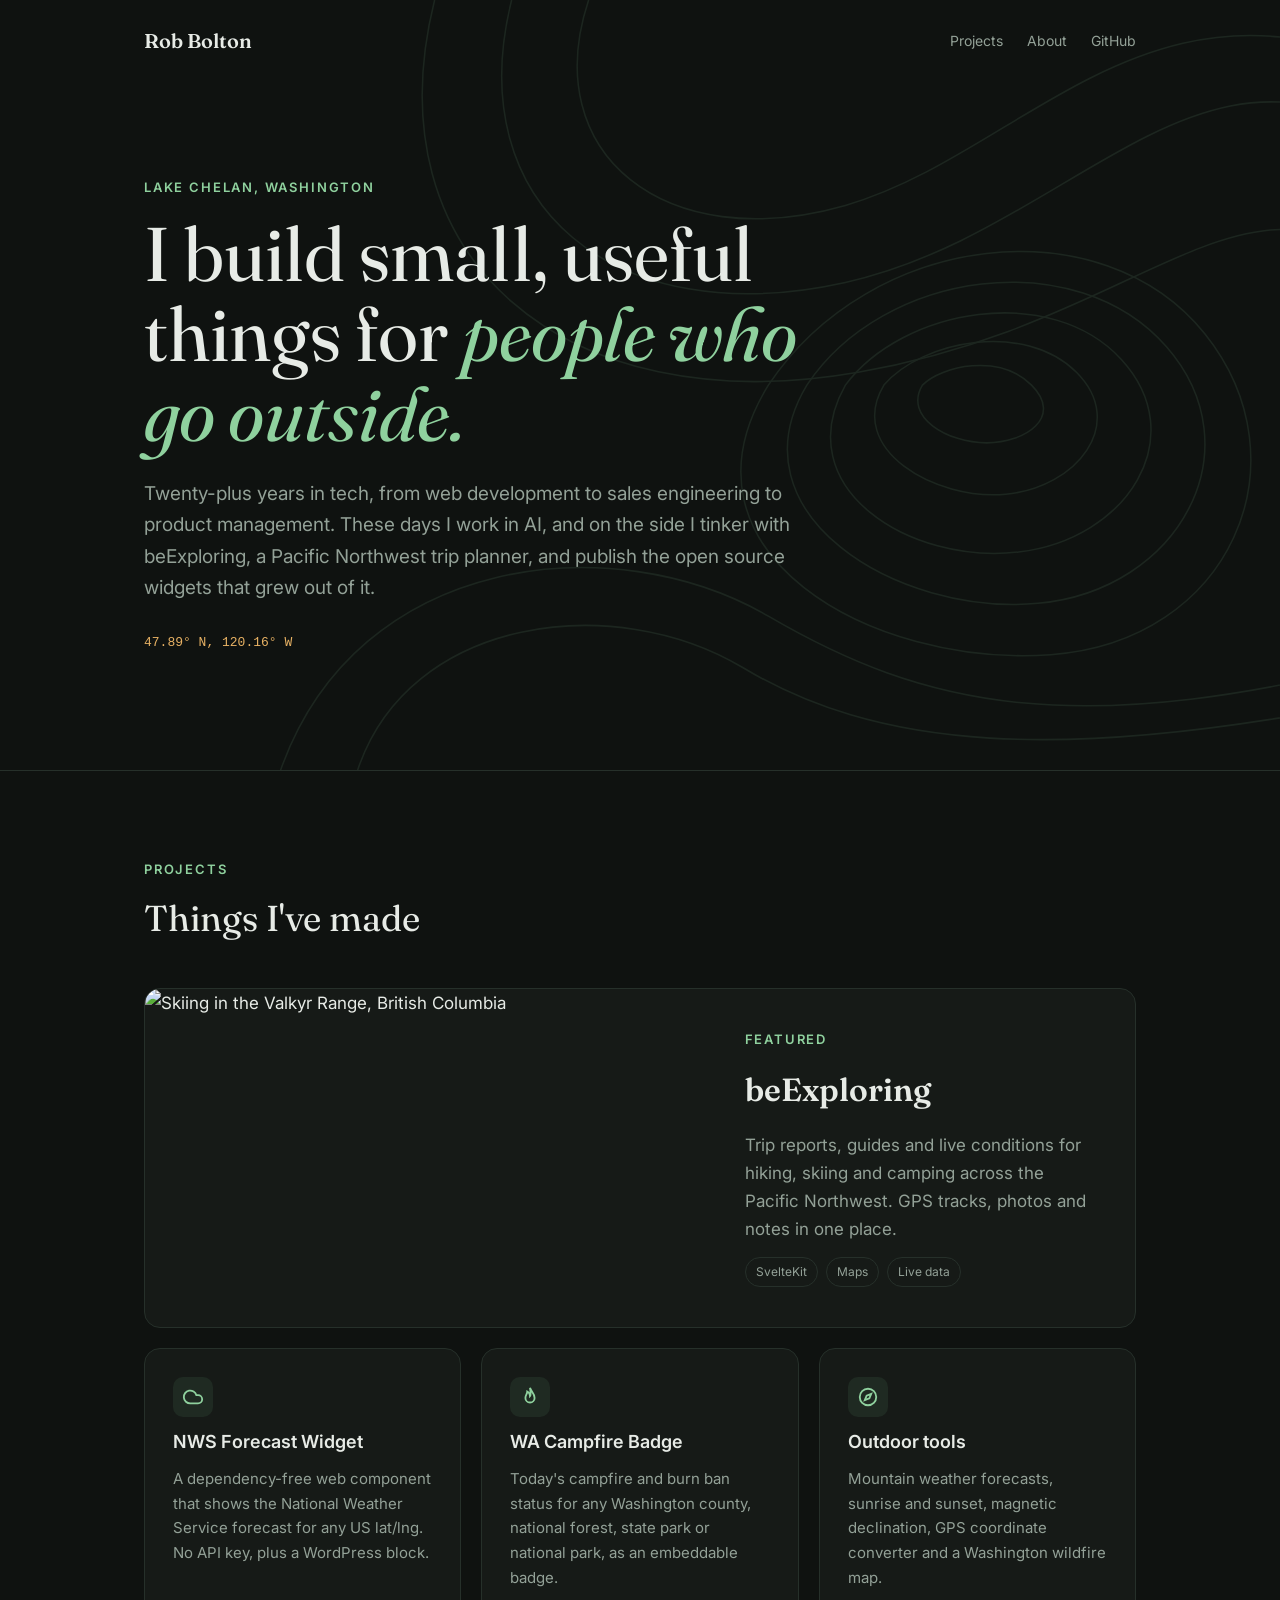
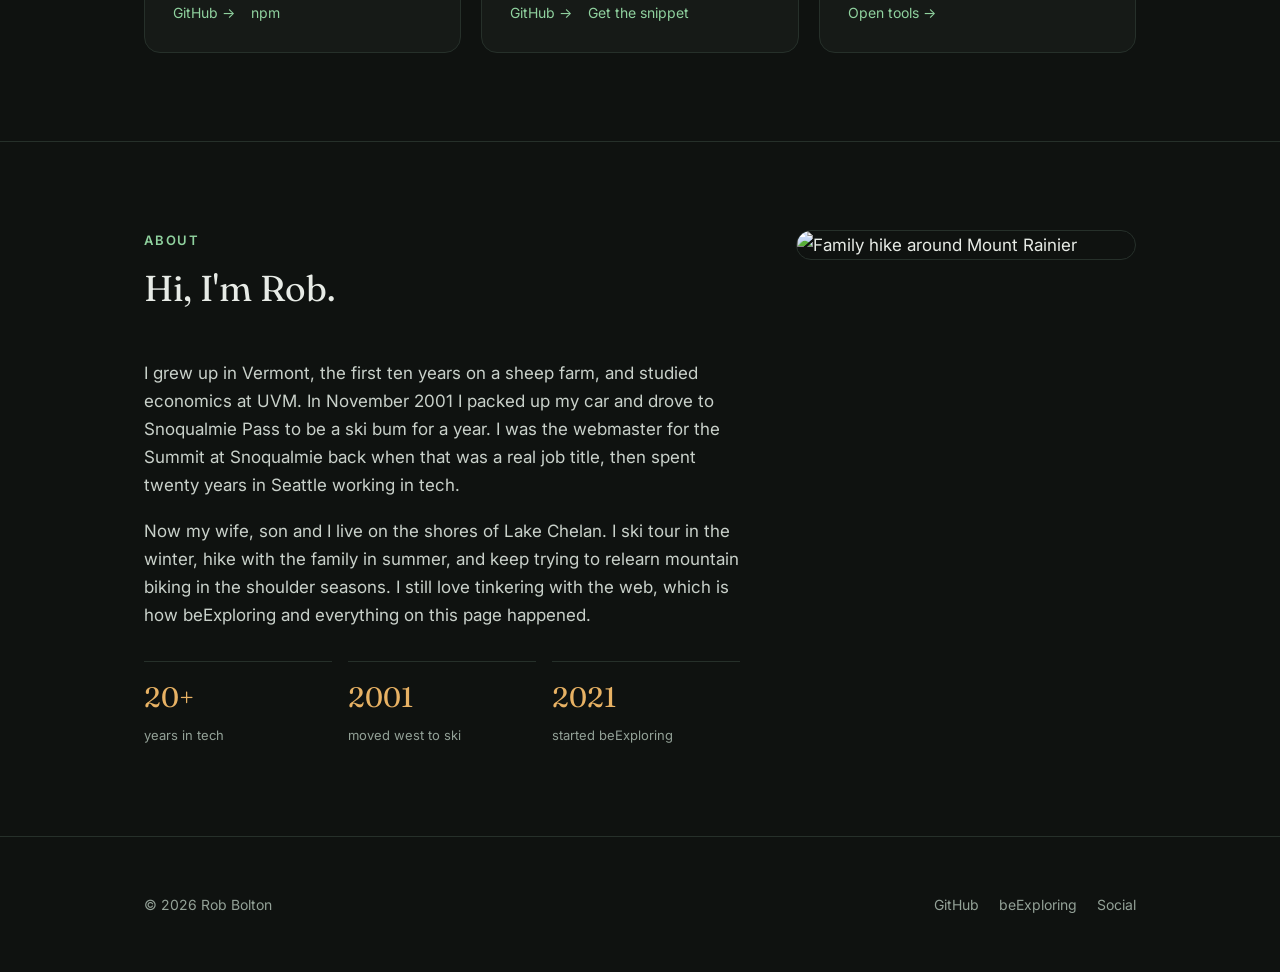
==== index.html @ a4e141dd "Redesign homepage with dark theme, projects and about section Co-Authored-By: Claude Opus 5.5 <norep" ====
<!doctype html>
<html lang="en">
<head>
<meta charset="utf-8">
<meta name="viewport" content="width=device-width, initial-scale=1">
<title>Rob Bolton</title>
<meta name="description" content="Rob Bolton works in AI and, on the side, builds beExploring, a Pacific Northwest trip planner, and open source outdoor widgets from Lake Chelan, Washington.">
<meta name="theme-color" content="#0f1210">
<meta property="og:type" content="website">
<meta property="og:title" content="Rob Bolton">
<meta property="og:description" content="Small, useful things for people who go outside: beExploring, the NWS forecast widget and the WA campfire badge.">
<meta property="og:url" content="https://bolton.github.io/">
<meta property="og:image" content="https://www.beexploring.com/media/img/explore/about/skiing-400.jpg">
<link rel="canonical" href="https://bolton.github.io/">
<link rel="icon" href="data:image/svg+xml,%3Csvg xmlns='http://www.w3.org/2000/svg' viewBox='0 0 32 32'%3E%3Crect width='32' height='32' rx='7' fill='%230f1210'/%3E%3Cpath d='M4 25 13 10l5 8 3-4 7 11z' fill='%238fd19e'/%3E%3C/svg%3E">
<link rel="preconnect" href="https://fonts.googleapis.com">
<link href="https://fonts.googleapis.com/css2?family=Fraunces:opsz,wght@9..144,400;9..144,600&family=Inter:wght@400;500;600&display=swap" rel="stylesheet">
<style>
  :root {
    --bg: #0f1210;
    --bg-2: #161a17;
    --line: #26302a;
    --text: #e7ebe6;
    --muted: #93a197;
    --accent: #8fd19e;
    --accent-2: #e8b264;
  }
  * { box-sizing: border-box; margin: 0; }
  body { background: var(--bg); color: var(--text); font: 17px/1.65 Inter, system-ui, sans-serif; }
  a { color: inherit; }
  .wrap { max-width: 1040px; margin: 0 auto; padding: 0 24px; }

  header { position: relative; overflow: hidden; border-bottom: 1px solid var(--line); }
  header svg.topo { position: absolute; inset: 0; width: 100%; height: 100%; opacity: .5; }
  nav { display: flex; justify-content: space-between; align-items: center; padding: 24px 0; position: relative; }
  nav .mark { font-family: Fraunces, serif; font-weight: 600; font-size: 20px; text-decoration: none; }
  nav ul { display: flex; gap: 24px; list-style: none; padding: 0; font-size: 14px; }
  nav ul a { text-decoration: none; color: var(--muted); }
  nav ul a:hover { color: var(--accent); }
  .hero { position: relative; padding: 96px 0 120px; }
  .eyebrow { color: var(--accent); font-size: 13px; letter-spacing: .14em; text-transform: uppercase; font-weight: 600; }
  h1 { font-family: Fraunces, serif; font-weight: 400; font-size: clamp(42px, 7vw, 76px); line-height: 1.05; margin: 16px 0 24px; max-width: 14ch; }
  h1 em { color: var(--accent); font-style: italic; }
  .lede { color: var(--muted); font-size: 19px; max-width: 56ch; }
  .coords { margin-top: 32px; font: 500 13px ui-monospace, Menlo, monospace; color: var(--accent-2); }

  section { padding: 88px 0; border-bottom: 1px solid var(--line); }
  h2 { font-family: Fraunces, serif; font-weight: 400; font-size: 36px; margin: 8px 0 40px; }

  .featured { display: grid; grid-template-columns: 1.3fr 1fr; background: var(--bg-2); border: 1px solid var(--line); border-radius: 16px; overflow: hidden; text-decoration: none; transition: border-color .2s; }
  .featured:hover { border-color: var(--accent); }
  .featured img { width: 100%; height: 100%; object-fit: cover; min-height: 320px; }
  .featured .body { padding: 40px; display: flex; flex-direction: column; justify-content: center; gap: 14px; }
  .featured h3 { font-family: Fraunces, serif; font-size: 32px; font-weight: 600; }
  .featured p { color: var(--muted); }
  .tags { display: flex; flex-wrap: wrap; gap: 8px; }
  .tag { font-size: 12px; padding: 4px 10px; border: 1px solid var(--line); border-radius: 99px; color: var(--muted); }

  .grid { display: grid; grid-template-columns: repeat(auto-fill, minmax(280px, 1fr)); gap: 20px; margin-top: 20px; }
  .card { display: flex; flex-direction: column; gap: 10px; padding: 28px; background: var(--bg-2); border: 1px solid var(--line); border-radius: 16px; text-decoration: none; transition: border-color .2s, transform .2s; }
  .card:hover { border-color: var(--accent); transform: translateY(-2px); }
  .card .icon { width: 40px; height: 40px; border-radius: 10px; display: grid; place-items: center; background: #1f2a22; color: var(--accent); }
  .card h3 { font-size: 18px; font-weight: 600; }
  .card p { color: var(--muted); font-size: 15px; flex: 1; }
  .card .links { display: flex; gap: 16px; font-size: 14px; color: var(--accent); }

  .about { display: grid; grid-template-columns: 1fr 340px; gap: 56px; align-items: start; }
  .about p + p { margin-top: 18px; }
  .about p { color: #c9d1ca; }
  .about img { width: 100%; border-radius: 16px; border: 1px solid var(--line); }
  .facts { margin-top: 32px; display: grid; grid-template-columns: repeat(3, 1fr); gap: 16px; }
  .facts div { border-top: 1px solid var(--line); padding-top: 12px; }
  .facts b { display: block; font-family: Fraunces, serif; font-size: 28px; font-weight: 400; color: var(--accent-2); }
  .facts span { font-size: 13px; color: var(--muted); }

  footer { padding: 56px 0; display: flex; justify-content: space-between; flex-wrap: wrap; gap: 16px; color: var(--muted); font-size: 14px; }
  footer .links { display: flex; gap: 20px; }
  footer a { text-decoration: none; }
  footer a:hover { color: var(--accent); }

  @media (max-width: 760px) {
    nav ul { display: none; }
    .featured, .about { grid-template-columns: 1fr; }
    .featured img { min-height: 220px; }
    .featured .body { padding: 28px; }
    .hero { padding: 56px 0 72px; }
    section { padding: 64px 0; }
  }
</style>
</head>
<body>
<header>
  <svg class="topo" viewBox="0 0 1200 600" preserveAspectRatio="xMidYMid slice" fill="none" stroke="#2a3a2f" stroke-width="1.2">
    <path d="M700 300c80-120 260-140 340-40s20 240-120 250-300-80-220-210z"/>
    <path d="M730 300c60-90 210-110 280-30s10 190-100 200-240-70-180-170z"/>
    <path d="M760 300c45-60 160-80 215-20s5 140-80 150-180-50-135-130z"/>
    <path d="M790 300c30-35 110-50 150-10s0 90-55 95-125-35-95-85z"/>
    <path d="M820 300c15-15 60-25 85 0s-5 45-35 45-65-20-50-45z"/>
    <path d="M560 0c-40 120 60 200 200 160S1000-40 1200 60"/>
    <path d="M500 0c-40 160 80 260 260 220S1040 0 1200 120"/>
    <path d="M440 0c-50 200 100 330 330 290s300-180 430-70"/>
    <path d="M380 600c40-120 200-140 300-80s240 80 520 20"/>
    <path d="M320 600c60-170 260-190 380-120s240 100 500 30"/>
  </svg>
  <div class="wrap">
    <nav>
      <a class="mark" href="#">Rob Bolton</a>
      <ul><li><a href="#projects">Projects</a></li><li><a href="#about">About</a></li><li><a href="https://github.com/bolton">GitHub</a></li></ul>
    </nav>
    <div class="hero">
      <div class="eyebrow">Lake Chelan, Washington</div>
      <h1>I build small, useful things for <em>people who go outside.</em></h1>
      <p class="lede">Twenty-plus years in tech, from web development to sales engineering to product management. These days I work in AI, and on the side I tinker with beExploring, a Pacific Northwest trip planner, and publish the open source widgets that grew out of it.</p>
      <div class="coords">47.89° N, 120.16° W</div>
    </div>
  </div>
</header>

<main>
  <section id="projects">
    <div class="wrap">
      <div class="eyebrow">Projects</div>
      <h2>Things I've made</h2>

      <a class="featured" href="https://www.beexploring.com/">
        <img src="https://www.beexploring.com/media/img/explore/about/skiing-400.jpg" alt="Skiing in the Valkyr Range, British Columbia">
        <div class="body">
          <div class="eyebrow">Featured</div>
          <h3>beExploring</h3>
          <p>Trip reports, guides and live conditions for hiking, skiing and camping across the Pacific Northwest. GPS tracks, photos and notes in one place.</p>
          <div class="tags"><span class="tag">SvelteKit</span><span class="tag">Maps</span><span class="tag">Live data</span></div>
        </div>
      </a>

      <div class="grid">
        <a class="card" href="https://github.com/bolton/nws-forecast-widget">
          <div class="icon"><svg width="22" height="22" viewBox="0 0 24 24" fill="none" stroke="currentColor" stroke-width="2"><path d="M17.5 19H9a7 7 0 1 1 6.7-9h1.8a4.5 4.5 0 1 1 0 9z"/></svg></div>
          <h3>NWS Forecast Widget</h3>
          <p>A dependency-free web component that shows the National Weather Service forecast for any US lat/lng. No API key, plus a WordPress block.</p>
          <div class="links"><span>GitHub →</span><span>npm</span></div>
        </a>
        <a class="card" href="https://github.com/bolton/wa-campfire-badge">
          <div class="icon"><svg width="22" height="22" viewBox="0 0 24 24" fill="none" stroke="currentColor" stroke-width="2"><path d="M12 2c1 4 5 6 5 11a5 5 0 0 1-10 0c0-3 2-4 2-7 2 1 3 3 3 5 1-1 1-3 0-9z"/></svg></div>
          <h3>WA Campfire Badge</h3>
          <p>Today's campfire and burn ban status for any Washington county, national forest, state park or national park, as an embeddable badge.</p>
          <div class="links"><span>GitHub →</span><span>Get the snippet</span></div>
        </a>
        <a class="card" href="https://www.beexploring.com/tools/">
          <div class="icon"><svg width="22" height="22" viewBox="0 0 24 24" fill="none" stroke="currentColor" stroke-width="2"><circle cx="12" cy="12" r="9"/><path d="m15.5 8.5-2 5-5 2 2-5z"/></svg></div>
          <h3>Outdoor tools</h3>
          <p>Mountain weather forecasts, sunrise and sunset, magnetic declination, GPS coordinate converter and a Washington wildfire map.</p>
          <div class="links"><span>Open tools →</span></div>
        </a>
      </div>
    </div>
  </section>

  <section id="about">
    <div class="wrap about">
      <div>
        <div class="eyebrow">About</div>
        <h2>Hi, I'm Rob.</h2>
        <p>I grew up in Vermont, the first ten years on a sheep farm, and studied economics at UVM. In November 2001 I packed up my car and drove to Snoqualmie Pass to be a ski bum for a year. I was the webmaster for the Summit at Snoqualmie back when that was a real job title, then spent twenty years in Seattle working in tech.</p>
        <p>Now my wife, son and I live on the shores of Lake Chelan. I ski tour in the winter, hike with the family in summer, and keep trying to relearn mountain biking in the shoulder seasons. I still love tinkering with the web, which is how beExploring and everything on this page happened.</p>
        <div class="facts">
          <div><b>20+</b><span>years in tech</span></div>
          <div><b>2001</b><span>moved west to ski</span></div>
          <div><b>2021</b><span>started beExploring</span></div>
        </div>
      </div>
      <img src="https://www.beexploring.com/media/img/explore/about/family-400.jpg" alt="Family hike around Mount Rainier">
    </div>
  </section>
</main>

<div class="wrap">
  <footer>
    <span>© 2026 Rob Bolton</span>
    <div class="links">
      <a href="https://github.com/bolton">GitHub</a>
      <a href="https://www.beexploring.com/">beExploring</a>
      <a href="https://linktr.ee/beexploring">Social</a>
    </div>
  </footer>
</div>
</body>
</html>
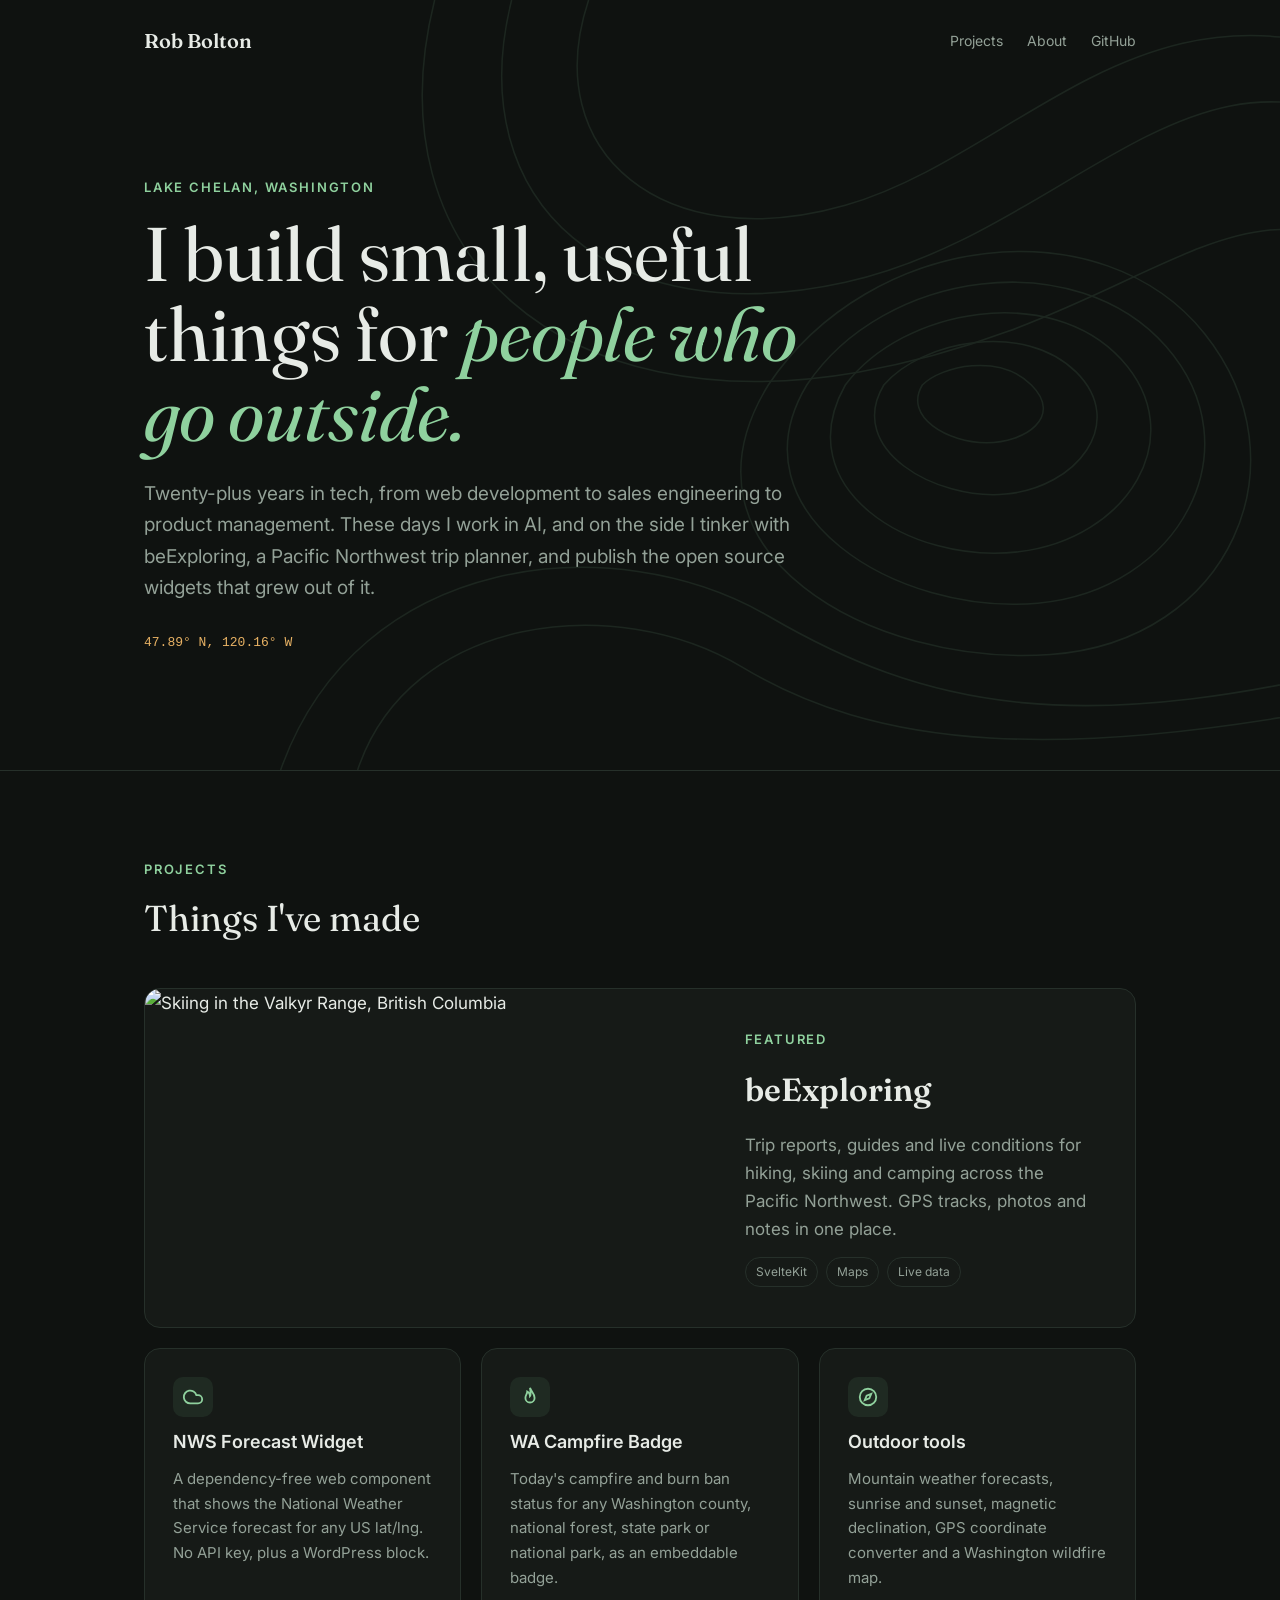
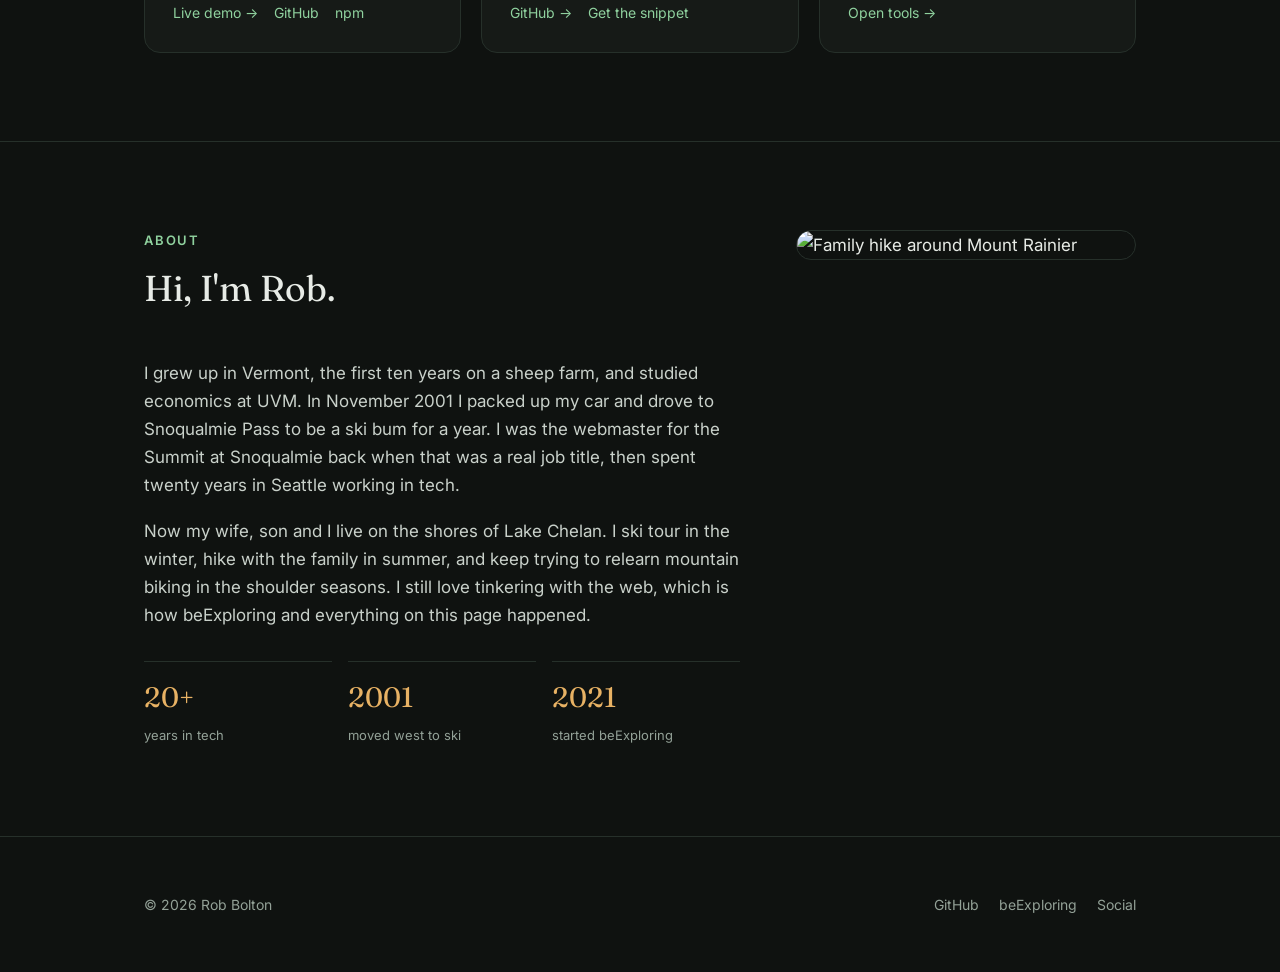
==== commit 6f5bb7ee: "Add NWS forecast widget demo page with shared site styles Move the widget demo from the nws-forecast" ====
--- a/index.html
+++ b/index.html
@@ -15,93 +15,11 @@
 <link rel="icon" href="data:image/svg+xml,%3Csvg xmlns='http://www.w3.org/2000/svg' viewBox='0 0 32 32'%3E%3Crect width='32' height='32' rx='7' fill='%230f1210'/%3E%3Cpath d='M4 25 13 10l5 8 3-4 7 11z' fill='%238fd19e'/%3E%3C/svg%3E">
 <link rel="preconnect" href="https://fonts.googleapis.com">
 <link href="https://fonts.googleapis.com/css2?family=Fraunces:opsz,wght@9..144,400;9..144,600&family=Inter:wght@400;500;600&display=swap" rel="stylesheet">
-<style>
-  :root {
-    --bg: #0f1210;
-    --bg-2: #161a17;
-    --line: #26302a;
-    --text: #e7ebe6;
-    --muted: #93a197;
-    --accent: #8fd19e;
-    --accent-2: #e8b264;
-  }
-  * { box-sizing: border-box; margin: 0; }
-  body { background: var(--bg); color: var(--text); font: 17px/1.65 Inter, system-ui, sans-serif; }
-  a { color: inherit; }
-  .wrap { max-width: 1040px; margin: 0 auto; padding: 0 24px; }
-
-  header { position: relative; overflow: hidden; border-bottom: 1px solid var(--line); }
-  header svg.topo { position: absolute; inset: 0; width: 100%; height: 100%; opacity: .5; }
-  nav { display: flex; justify-content: space-between; align-items: center; padding: 24px 0; position: relative; }
-  nav .mark { font-family: Fraunces, serif; font-weight: 600; font-size: 20px; text-decoration: none; }
-  nav ul { display: flex; gap: 24px; list-style: none; padding: 0; font-size: 14px; }
-  nav ul a { text-decoration: none; color: var(--muted); }
-  nav ul a:hover { color: var(--accent); }
-  .hero { position: relative; padding: 96px 0 120px; }
-  .eyebrow { color: var(--accent); font-size: 13px; letter-spacing: .14em; text-transform: uppercase; font-weight: 600; }
-  h1 { font-family: Fraunces, serif; font-weight: 400; font-size: clamp(42px, 7vw, 76px); line-height: 1.05; margin: 16px 0 24px; max-width: 14ch; }
-  h1 em { color: var(--accent); font-style: italic; }
-  .lede { color: var(--muted); font-size: 19px; max-width: 56ch; }
-  .coords { margin-top: 32px; font: 500 13px ui-monospace, Menlo, monospace; color: var(--accent-2); }
-
-  section { padding: 88px 0; border-bottom: 1px solid var(--line); }
-  h2 { font-family: Fraunces, serif; font-weight: 400; font-size: 36px; margin: 8px 0 40px; }
-
-  .featured { display: grid; grid-template-columns: 1.3fr 1fr; background: var(--bg-2); border: 1px solid var(--line); border-radius: 16px; overflow: hidden; text-decoration: none; transition: border-color .2s; }
-  .featured:hover { border-color: var(--accent); }
-  .featured img { width: 100%; height: 100%; object-fit: cover; min-height: 320px; }
-  .featured .body { padding: 40px; display: flex; flex-direction: column; justify-content: center; gap: 14px; }
-  .featured h3 { font-family: Fraunces, serif; font-size: 32px; font-weight: 600; }
-  .featured p { color: var(--muted); }
-  .tags { display: flex; flex-wrap: wrap; gap: 8px; }
-  .tag { font-size: 12px; padding: 4px 10px; border: 1px solid var(--line); border-radius: 99px; color: var(--muted); }
-
-  .grid { display: grid; grid-template-columns: repeat(auto-fill, minmax(280px, 1fr)); gap: 20px; margin-top: 20px; }
-  .card { display: flex; flex-direction: column; gap: 10px; padding: 28px; background: var(--bg-2); border: 1px solid var(--line); border-radius: 16px; text-decoration: none; transition: border-color .2s, transform .2s; }
-  .card:hover { border-color: var(--accent); transform: translateY(-2px); }
-  .card .icon { width: 40px; height: 40px; border-radius: 10px; display: grid; place-items: center; background: #1f2a22; color: var(--accent); }
-  .card h3 { font-size: 18px; font-weight: 600; }
-  .card p { color: var(--muted); font-size: 15px; flex: 1; }
-  .card .links { display: flex; gap: 16px; font-size: 14px; color: var(--accent); }
-
-  .about { display: grid; grid-template-columns: 1fr 340px; gap: 56px; align-items: start; }
-  .about p + p { margin-top: 18px; }
-  .about p { color: #c9d1ca; }
-  .about img { width: 100%; border-radius: 16px; border: 1px solid var(--line); }
-  .facts { margin-top: 32px; display: grid; grid-template-columns: repeat(3, 1fr); gap: 16px; }
-  .facts div { border-top: 1px solid var(--line); padding-top: 12px; }
-  .facts b { display: block; font-family: Fraunces, serif; font-size: 28px; font-weight: 400; color: var(--accent-2); }
-  .facts span { font-size: 13px; color: var(--muted); }
-
-  footer { padding: 56px 0; display: flex; justify-content: space-between; flex-wrap: wrap; gap: 16px; color: var(--muted); font-size: 14px; }
-  footer .links { display: flex; gap: 20px; }
-  footer a { text-decoration: none; }
-  footer a:hover { color: var(--accent); }
-
-  @media (max-width: 760px) {
-    nav ul { display: none; }
-    .featured, .about { grid-template-columns: 1fr; }
-    .featured img { min-height: 220px; }
-    .featured .body { padding: 28px; }
-    .hero { padding: 56px 0 72px; }
-    section { padding: 64px 0; }
-  }
-</style>
+<link rel="stylesheet" href="/assets/site.css">
 </head>
 <body>
 <header>
-  <svg class="topo" viewBox="0 0 1200 600" preserveAspectRatio="xMidYMid slice" fill="none" stroke="#2a3a2f" stroke-width="1.2">
-    <path d="M700 300c80-120 260-140 340-40s20 240-120 250-300-80-220-210z"/>
-    <path d="M730 300c60-90 210-110 280-30s10 190-100 200-240-70-180-170z"/>
-    <path d="M760 300c45-60 160-80 215-20s5 140-80 150-180-50-135-130z"/>
-    <path d="M790 300c30-35 110-50 150-10s0 90-55 95-125-35-95-85z"/>
-    <path d="M820 300c15-15 60-25 85 0s-5 45-35 45-65-20-50-45z"/>
-    <path d="M560 0c-40 120 60 200 200 160S1000-40 1200 60"/>
-    <path d="M500 0c-40 160 80 260 260 220S1040 0 1200 120"/>
-    <path d="M440 0c-50 200 100 330 330 290s300-180 430-70"/>
-    <path d="M380 600c40-120 200-140 300-80s240 80 520 20"/>
-    <path d="M320 600c60-170 260-190 380-120s240 100 500 30"/>
-  </svg>
+  <img class="topo" src="/assets/topo.svg" alt="">
   <div class="wrap">
     <nav>
       <a class="mark" href="#">Rob Bolton</a>
@@ -133,11 +51,11 @@
       </a>
 
       <div class="grid">
-        <a class="card" href="https://github.com/bolton/nws-forecast-widget">
+        <a class="card" href="/nws-forecast/">
           <div class="icon"><svg width="22" height="22" viewBox="0 0 24 24" fill="none" stroke="currentColor" stroke-width="2"><path d="M17.5 19H9a7 7 0 1 1 6.7-9h1.8a4.5 4.5 0 1 1 0 9z"/></svg></div>
           <h3>NWS Forecast Widget</h3>
           <p>A dependency-free web component that shows the National Weather Service forecast for any US lat/lng. No API key, plus a WordPress block.</p>
-          <div class="links"><span>GitHub →</span><span>npm</span></div>
+          <div class="links"><span>Live demo →</span><span>GitHub</span><span>npm</span></div>
         </a>
         <a class="card" href="https://github.com/bolton/wa-campfire-badge">
           <div class="icon"><svg width="22" height="22" viewBox="0 0 24 24" fill="none" stroke="currentColor" stroke-width="2"><path d="M12 2c1 4 5 6 5 11a5 5 0 0 1-10 0c0-3 2-4 2-7 2 1 3 3 3 5 1-1 1-3 0-9z"/></svg></div>
--- a/assets/site.css
+++ b/assets/site.css
@@ -0,0 +1,70 @@
+:root {
+  --bg: #0f1210;
+  --bg-2: #161a17;
+  --line: #26302a;
+  --text: #e7ebe6;
+  --muted: #93a197;
+  --accent: #8fd19e;
+  --accent-2: #e8b264;
+}
+* { box-sizing: border-box; margin: 0; }
+body { background: var(--bg); color: var(--text); font: 17px/1.65 Inter, system-ui, sans-serif; }
+a { color: inherit; }
+.wrap { max-width: 1040px; margin: 0 auto; padding: 0 24px; }
+
+header { position: relative; overflow: hidden; border-bottom: 1px solid var(--line); }
+header .topo { position: absolute; inset: 0; width: 100%; height: 100%; object-fit: cover; opacity: .5; pointer-events: none; }
+nav { display: flex; justify-content: space-between; align-items: center; padding: 24px 0; position: relative; }
+nav .mark { font-family: Fraunces, serif; font-weight: 600; font-size: 20px; text-decoration: none; }
+nav ul { display: flex; gap: 24px; list-style: none; padding: 0; font-size: 14px; }
+nav ul a { text-decoration: none; color: var(--muted); }
+nav ul a:hover { color: var(--accent); }
+.hero { position: relative; padding: 96px 0 120px; }
+.eyebrow { color: var(--accent); font-size: 13px; letter-spacing: .14em; text-transform: uppercase; font-weight: 600; }
+h1 { font-family: Fraunces, serif; font-weight: 400; font-size: clamp(42px, 7vw, 76px); line-height: 1.05; margin: 16px 0 24px; max-width: 14ch; }
+h1 em { color: var(--accent); font-style: italic; }
+.lede { color: var(--muted); font-size: 19px; max-width: 56ch; }
+.coords { margin-top: 32px; font: 500 13px ui-monospace, Menlo, monospace; color: var(--accent-2); }
+
+section { padding: 88px 0; border-bottom: 1px solid var(--line); }
+h2 { font-family: Fraunces, serif; font-weight: 400; font-size: 36px; margin: 8px 0 40px; }
+
+.featured { display: grid; grid-template-columns: 1.3fr 1fr; background: var(--bg-2); border: 1px solid var(--line); border-radius: 16px; overflow: hidden; text-decoration: none; transition: border-color .2s; }
+.featured:hover { border-color: var(--accent); }
+.featured img { width: 100%; height: 100%; object-fit: cover; min-height: 320px; }
+.featured .body { padding: 40px; display: flex; flex-direction: column; justify-content: center; gap: 14px; }
+.featured h3 { font-family: Fraunces, serif; font-size: 32px; font-weight: 600; }
+.featured p { color: var(--muted); }
+.tags { display: flex; flex-wrap: wrap; gap: 8px; }
+.tag { font-size: 12px; padding: 4px 10px; border: 1px solid var(--line); border-radius: 99px; color: var(--muted); }
+
+.grid { display: grid; grid-template-columns: repeat(auto-fill, minmax(280px, 1fr)); gap: 20px; margin-top: 20px; }
+.card { display: flex; flex-direction: column; gap: 10px; padding: 28px; background: var(--bg-2); border: 1px solid var(--line); border-radius: 16px; text-decoration: none; transition: border-color .2s, transform .2s; }
+.card:hover { border-color: var(--accent); transform: translateY(-2px); }
+.card .icon { width: 40px; height: 40px; border-radius: 10px; display: grid; place-items: center; background: #1f2a22; color: var(--accent); }
+.card h3 { font-size: 18px; font-weight: 600; }
+.card p { color: var(--muted); font-size: 15px; flex: 1; }
+.card .links { display: flex; gap: 16px; font-size: 14px; color: var(--accent); }
+
+.about { display: grid; grid-template-columns: 1fr 340px; gap: 56px; align-items: start; }
+.about p + p { margin-top: 18px; }
+.about p { color: #c9d1ca; }
+.about img { width: 100%; border-radius: 16px; border: 1px solid var(--line); }
+.facts { margin-top: 32px; display: grid; grid-template-columns: repeat(3, 1fr); gap: 16px; }
+.facts div { border-top: 1px solid var(--line); padding-top: 12px; }
+.facts b { display: block; font-family: Fraunces, serif; font-size: 28px; font-weight: 400; color: var(--accent-2); }
+.facts span { font-size: 13px; color: var(--muted); }
+
+footer { padding: 56px 0; display: flex; justify-content: space-between; flex-wrap: wrap; gap: 16px; color: var(--muted); font-size: 14px; }
+footer .links { display: flex; gap: 20px; }
+footer a { text-decoration: none; }
+footer a:hover { color: var(--accent); }
+
+@media (max-width: 760px) {
+  nav ul { display: none; }
+  .featured, .about { grid-template-columns: 1fr; }
+  .featured img { min-height: 220px; }
+  .featured .body { padding: 28px; }
+  .hero { padding: 56px 0 72px; }
+  section { padding: 64px 0; }
+}
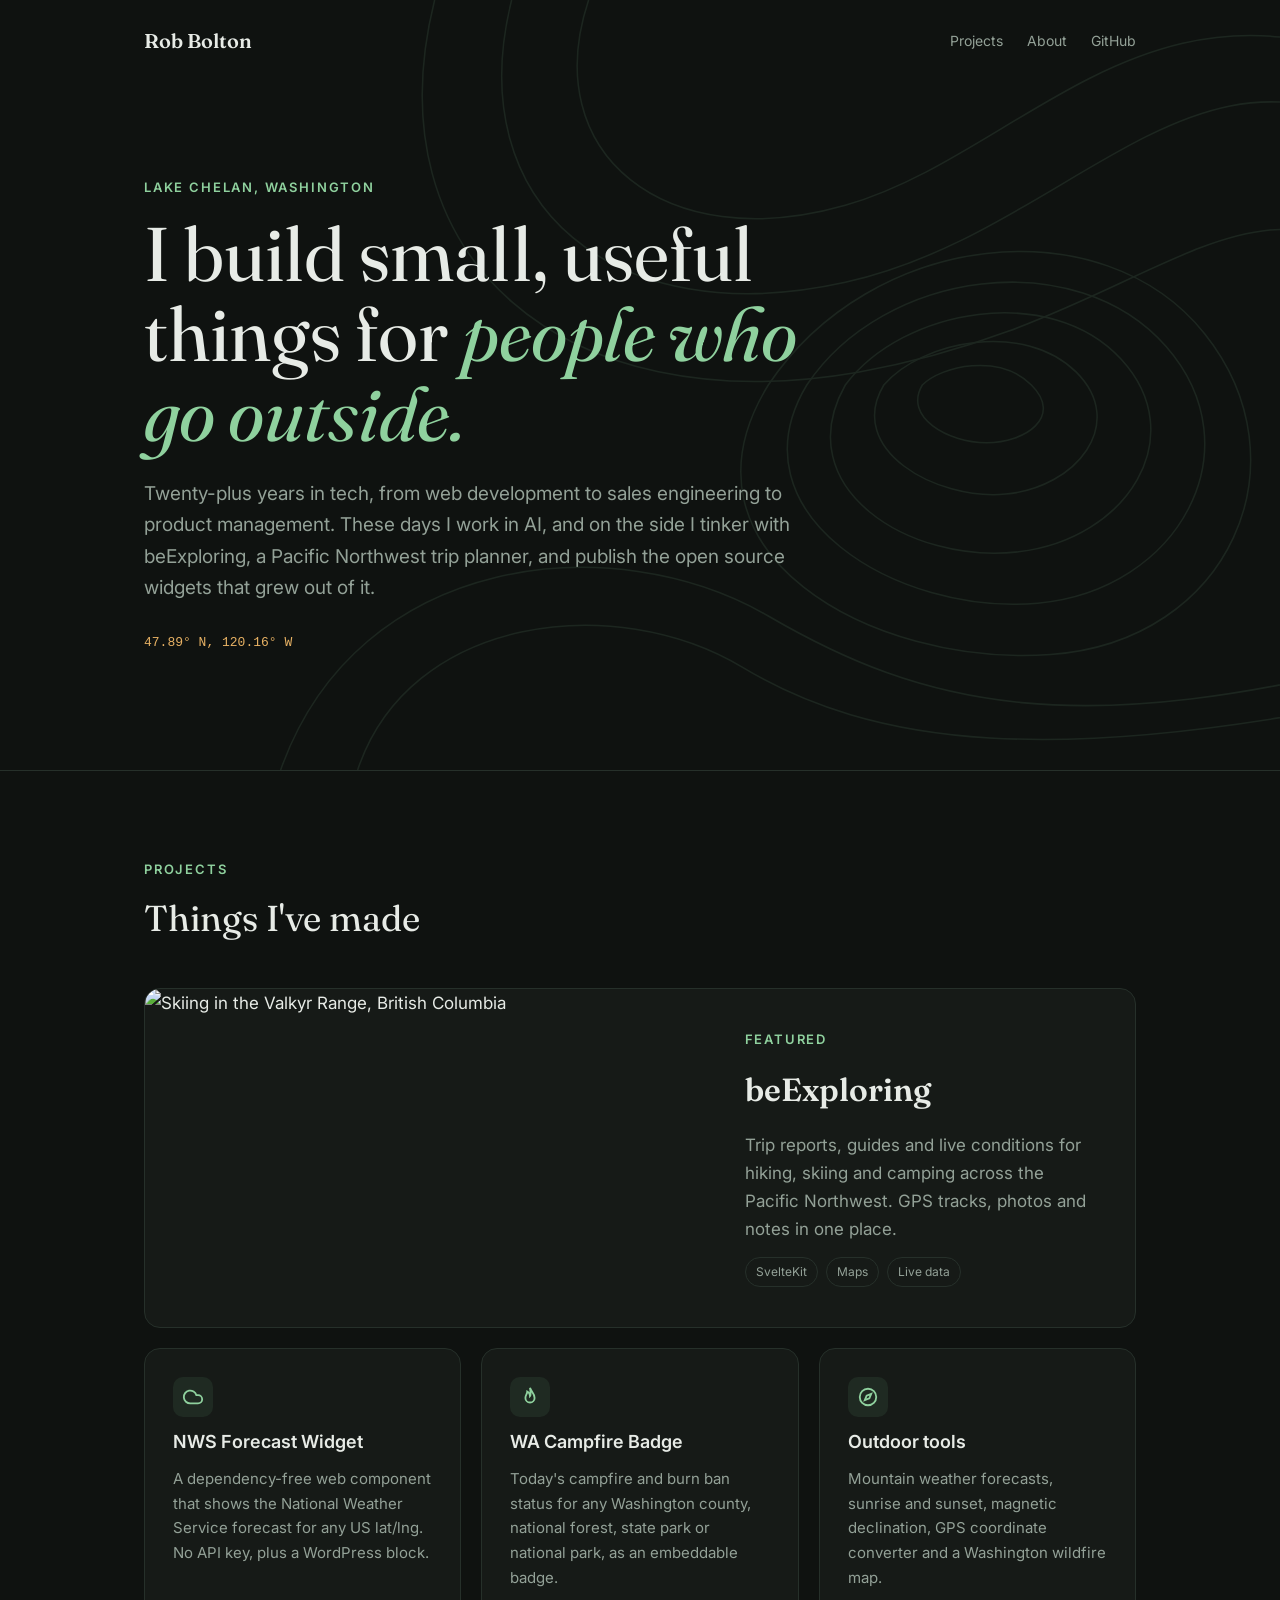
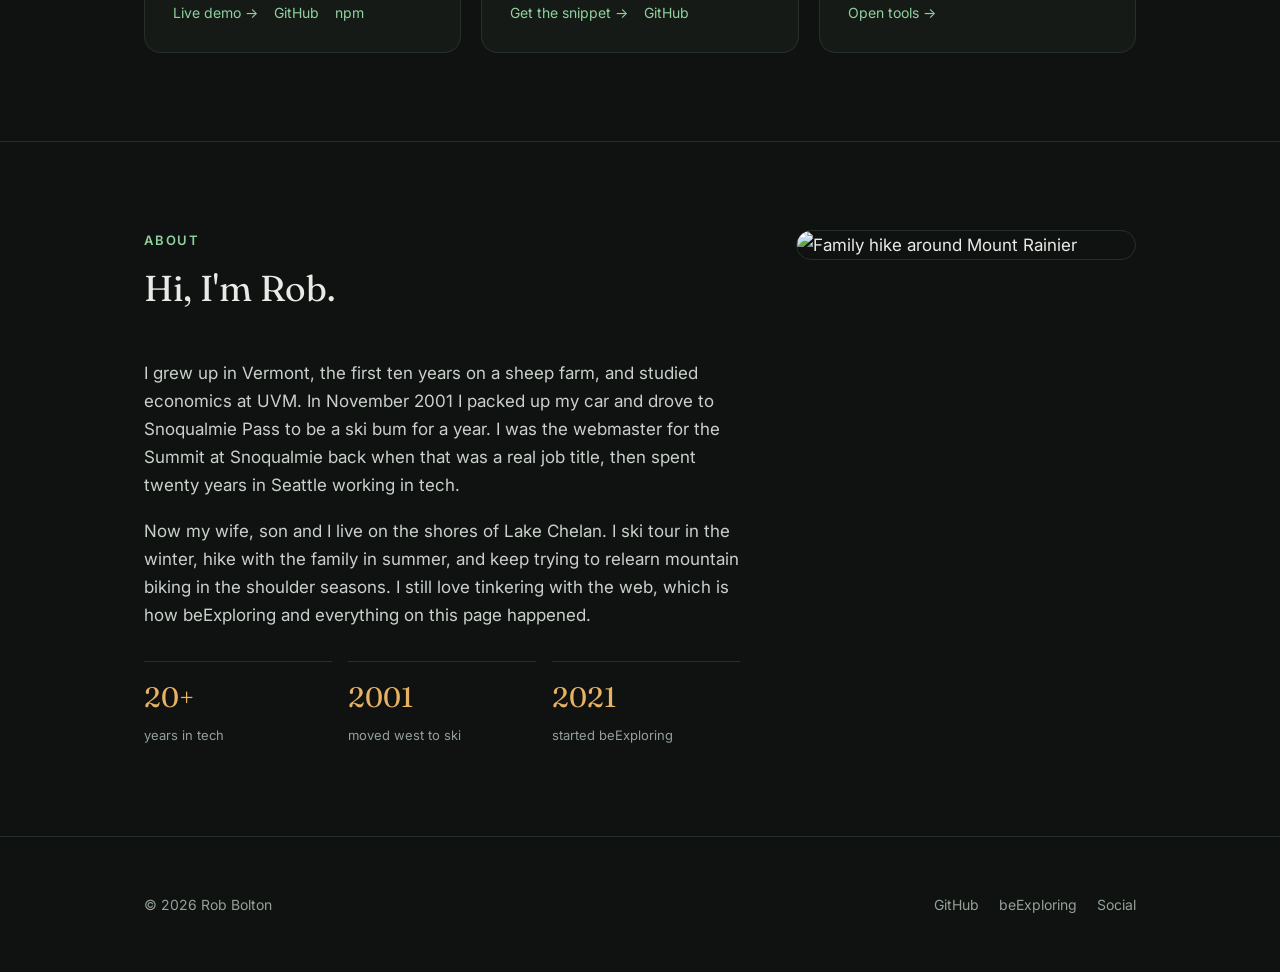
==== commit c052e9d2: "Add WA campfire badge demo page with the site design Move the badge demo from the wa-campfire-badge " ====
--- a/index.html
+++ b/index.html
@@ -57,11 +57,11 @@
           <p>A dependency-free web component that shows the National Weather Service forecast for any US lat/lng. No API key, plus a WordPress block.</p>
           <div class="links"><span>Live demo →</span><span>GitHub</span><span>npm</span></div>
         </a>
-        <a class="card" href="https://github.com/bolton/wa-campfire-badge">
+        <a class="card" href="/campfire-badge/">
           <div class="icon"><svg width="22" height="22" viewBox="0 0 24 24" fill="none" stroke="currentColor" stroke-width="2"><path d="M12 2c1 4 5 6 5 11a5 5 0 0 1-10 0c0-3 2-4 2-7 2 1 3 3 3 5 1-1 1-3 0-9z"/></svg></div>
           <h3>WA Campfire Badge</h3>
           <p>Today's campfire and burn ban status for any Washington county, national forest, state park or national park, as an embeddable badge.</p>
-          <div class="links"><span>GitHub →</span><span>Get the snippet</span></div>
+          <div class="links"><span>Get the snippet →</span><span>GitHub</span></div>
         </a>
         <a class="card" href="https://www.beexploring.com/tools/">
           <div class="icon"><svg width="22" height="22" viewBox="0 0 24 24" fill="none" stroke="currentColor" stroke-width="2"><circle cx="12" cy="12" r="9"/><path d="m15.5 8.5-2 5-5 2 2-5z"/></svg></div>
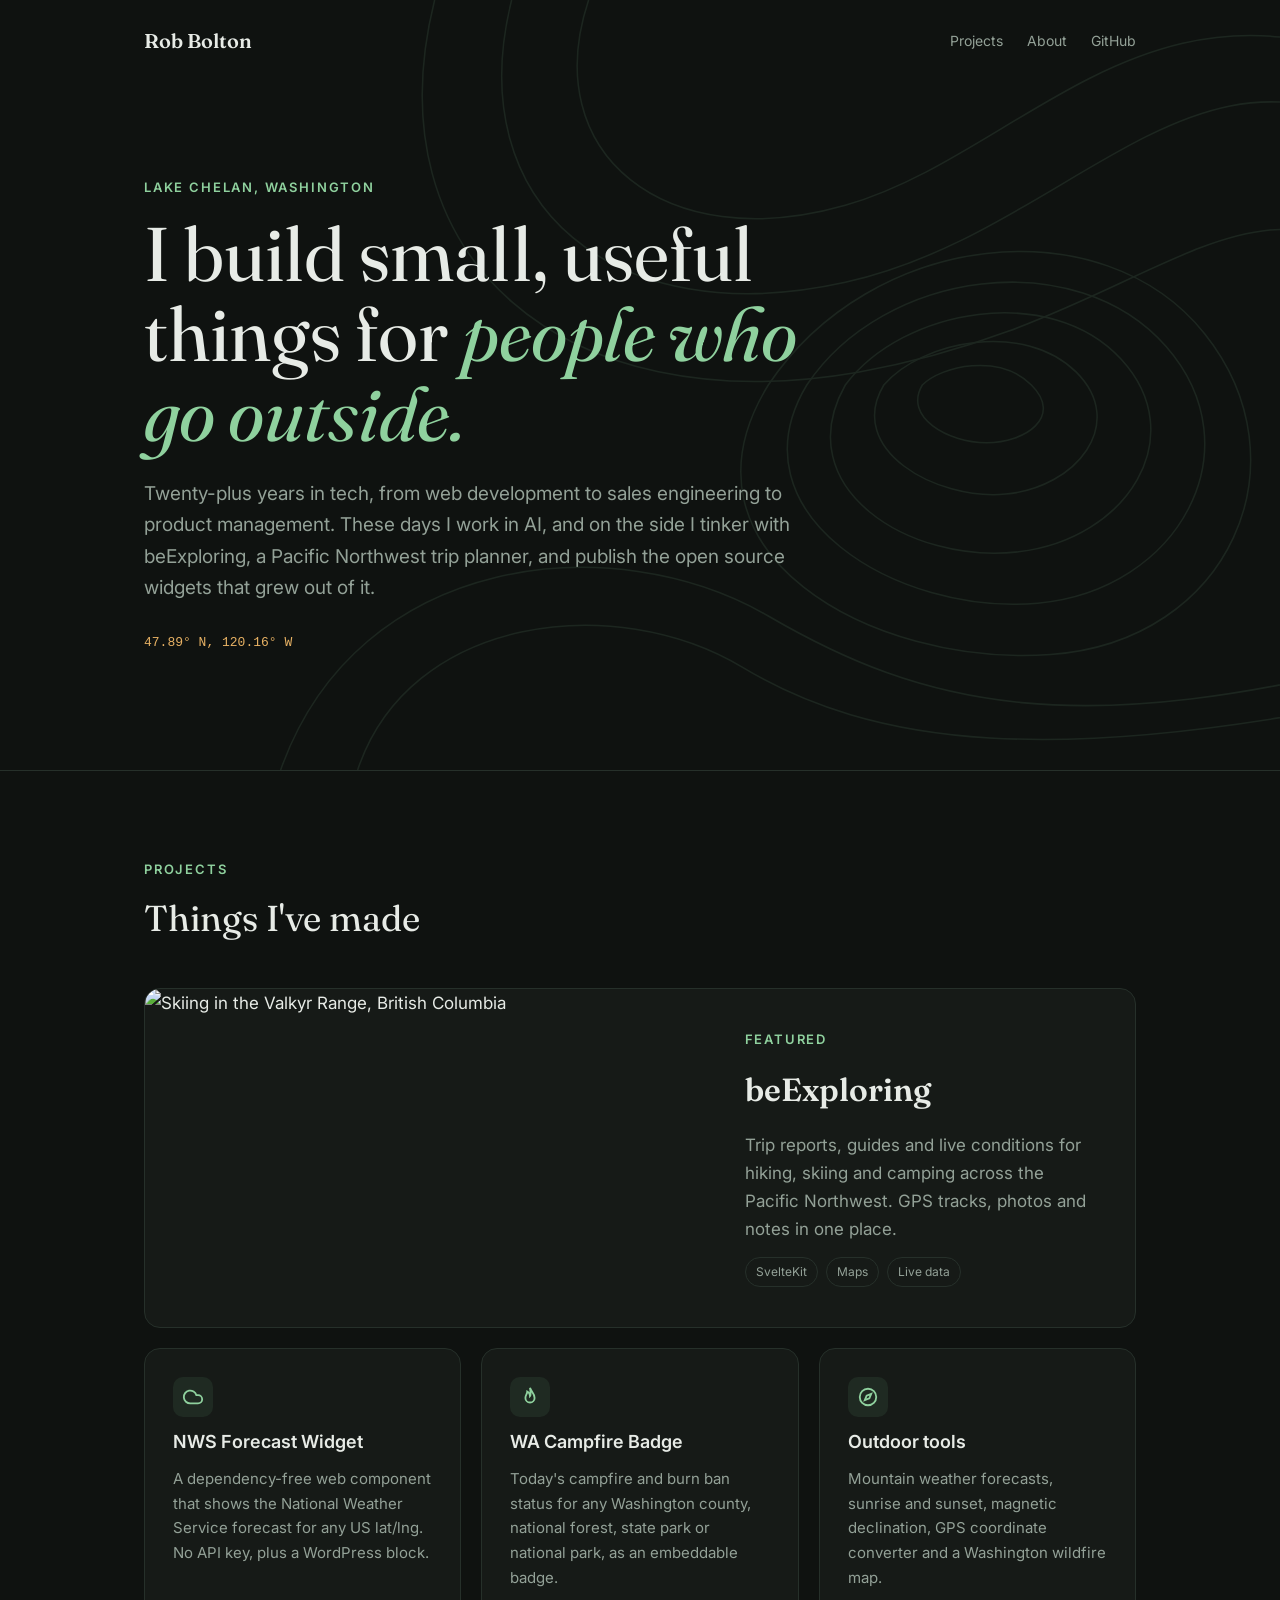
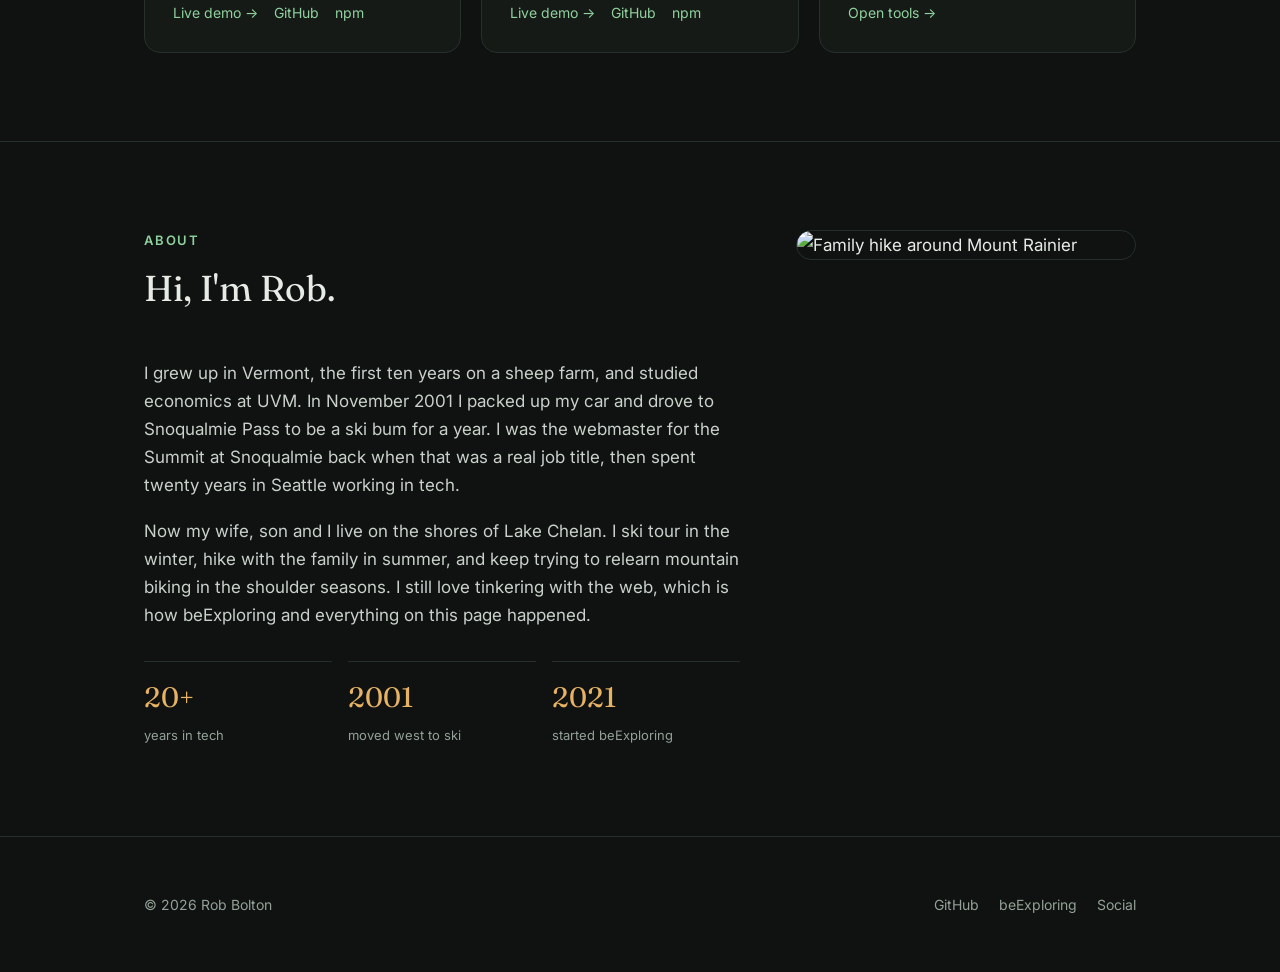
==== commit b0011d3f: "Give project cards separate demo, GitHub and npm links Cards were single links, so their GitHub and " ====
--- a/index.html
+++ b/index.html
@@ -51,24 +51,24 @@
       </a>
 
       <div class="grid">
-        <a class="card" href="/nws-forecast/">
+        <div class="card">
           <div class="icon"><svg width="22" height="22" viewBox="0 0 24 24" fill="none" stroke="currentColor" stroke-width="2"><path d="M17.5 19H9a7 7 0 1 1 6.7-9h1.8a4.5 4.5 0 1 1 0 9z"/></svg></div>
-          <h3>NWS Forecast Widget</h3>
+          <h3><a href="/nws-forecast/">NWS Forecast Widget</a></h3>
           <p>A dependency-free web component that shows the National Weather Service forecast for any US lat/lng. No API key, plus a WordPress block.</p>
-          <div class="links"><span>Live demo →</span><span>GitHub</span><span>npm</span></div>
-        </a>
-        <a class="card" href="/campfire-badge/">
+          <div class="links"><a href="/nws-forecast/">Live demo →</a><a href="https://github.com/bolton/nws-forecast-widget">GitHub</a><a href="https://www.npmjs.com/package/nws-forecast-widget">npm</a></div>
+        </div>
+        <div class="card">
           <div class="icon"><svg width="22" height="22" viewBox="0 0 24 24" fill="none" stroke="currentColor" stroke-width="2"><path d="M12 2c1 4 5 6 5 11a5 5 0 0 1-10 0c0-3 2-4 2-7 2 1 3 3 3 5 1-1 1-3 0-9z"/></svg></div>
-          <h3>WA Campfire Badge</h3>
+          <h3><a href="/campfire-badge/">WA Campfire Badge</a></h3>
           <p>Today's campfire and burn ban status for any Washington county, national forest, state park or national park, as an embeddable badge.</p>
-          <div class="links"><span>Get the snippet →</span><span>GitHub</span></div>
-        </a>
-        <a class="card" href="https://www.beexploring.com/tools/">
+          <div class="links"><a href="/campfire-badge/">Live demo →</a><a href="https://github.com/bolton/wa-campfire-badge">GitHub</a><a href="https://www.npmjs.com/package/wa-campfire-badge">npm</a></div>
+        </div>
+        <div class="card">
           <div class="icon"><svg width="22" height="22" viewBox="0 0 24 24" fill="none" stroke="currentColor" stroke-width="2"><circle cx="12" cy="12" r="9"/><path d="m15.5 8.5-2 5-5 2 2-5z"/></svg></div>
-          <h3>Outdoor tools</h3>
+          <h3><a href="https://www.beexploring.com/tools/">Outdoor tools</a></h3>
           <p>Mountain weather forecasts, sunrise and sunset, magnetic declination, GPS coordinate converter and a Washington wildfire map.</p>
-          <div class="links"><span>Open tools →</span></div>
-        </a>
+          <div class="links"><a href="https://www.beexploring.com/tools/">Open tools →</a></div>
+        </div>
       </div>
     </div>
   </section>
--- a/assets/site.css
+++ b/assets/site.css
@@ -39,12 +39,18 @@
 .tag { font-size: 12px; padding: 4px 10px; border: 1px solid var(--line); border-radius: 99px; color: var(--muted); }
 
 .grid { display: grid; grid-template-columns: repeat(auto-fill, minmax(280px, 1fr)); gap: 20px; margin-top: 20px; }
-.card { display: flex; flex-direction: column; gap: 10px; padding: 28px; background: var(--bg-2); border: 1px solid var(--line); border-radius: 16px; text-decoration: none; transition: border-color .2s, transform .2s; }
+.card { position: relative; display: flex; flex-direction: column; gap: 10px; padding: 28px; background: var(--bg-2); border: 1px solid var(--line); border-radius: 16px; text-decoration: none; transition: border-color .2s, transform .2s; }
 .card:hover { border-color: var(--accent); transform: translateY(-2px); }
 .card .icon { width: 40px; height: 40px; border-radius: 10px; display: grid; place-items: center; background: #1f2a22; color: var(--accent); }
 .card h3 { font-size: 18px; font-weight: 600; }
 .card p { color: var(--muted); font-size: 15px; flex: 1; }
-.card .links { display: flex; gap: 16px; font-size: 14px; color: var(--accent); }
+/* The title link covers the whole card; the links row sits above it so each link works on its own. */
+.card h3 a { text-decoration: none; }
+.card h3 a::after { content: ""; position: absolute; inset: 0; border-radius: inherit; }
+.card .links { position: relative; z-index: 1; display: flex; flex-wrap: wrap; gap: 16px; font-size: 14px; color: var(--accent); }
+.card .links a { text-decoration: none; }
+.card .links a:hover { text-decoration: underline; text-underline-offset: 3px; }
+.card a:focus-visible { outline: 2px solid var(--accent); outline-offset: 3px; border-radius: 4px; }
 
 .about { display: grid; grid-template-columns: 1fr 340px; gap: 56px; align-items: start; }
 .about p + p { margin-top: 18px; }
